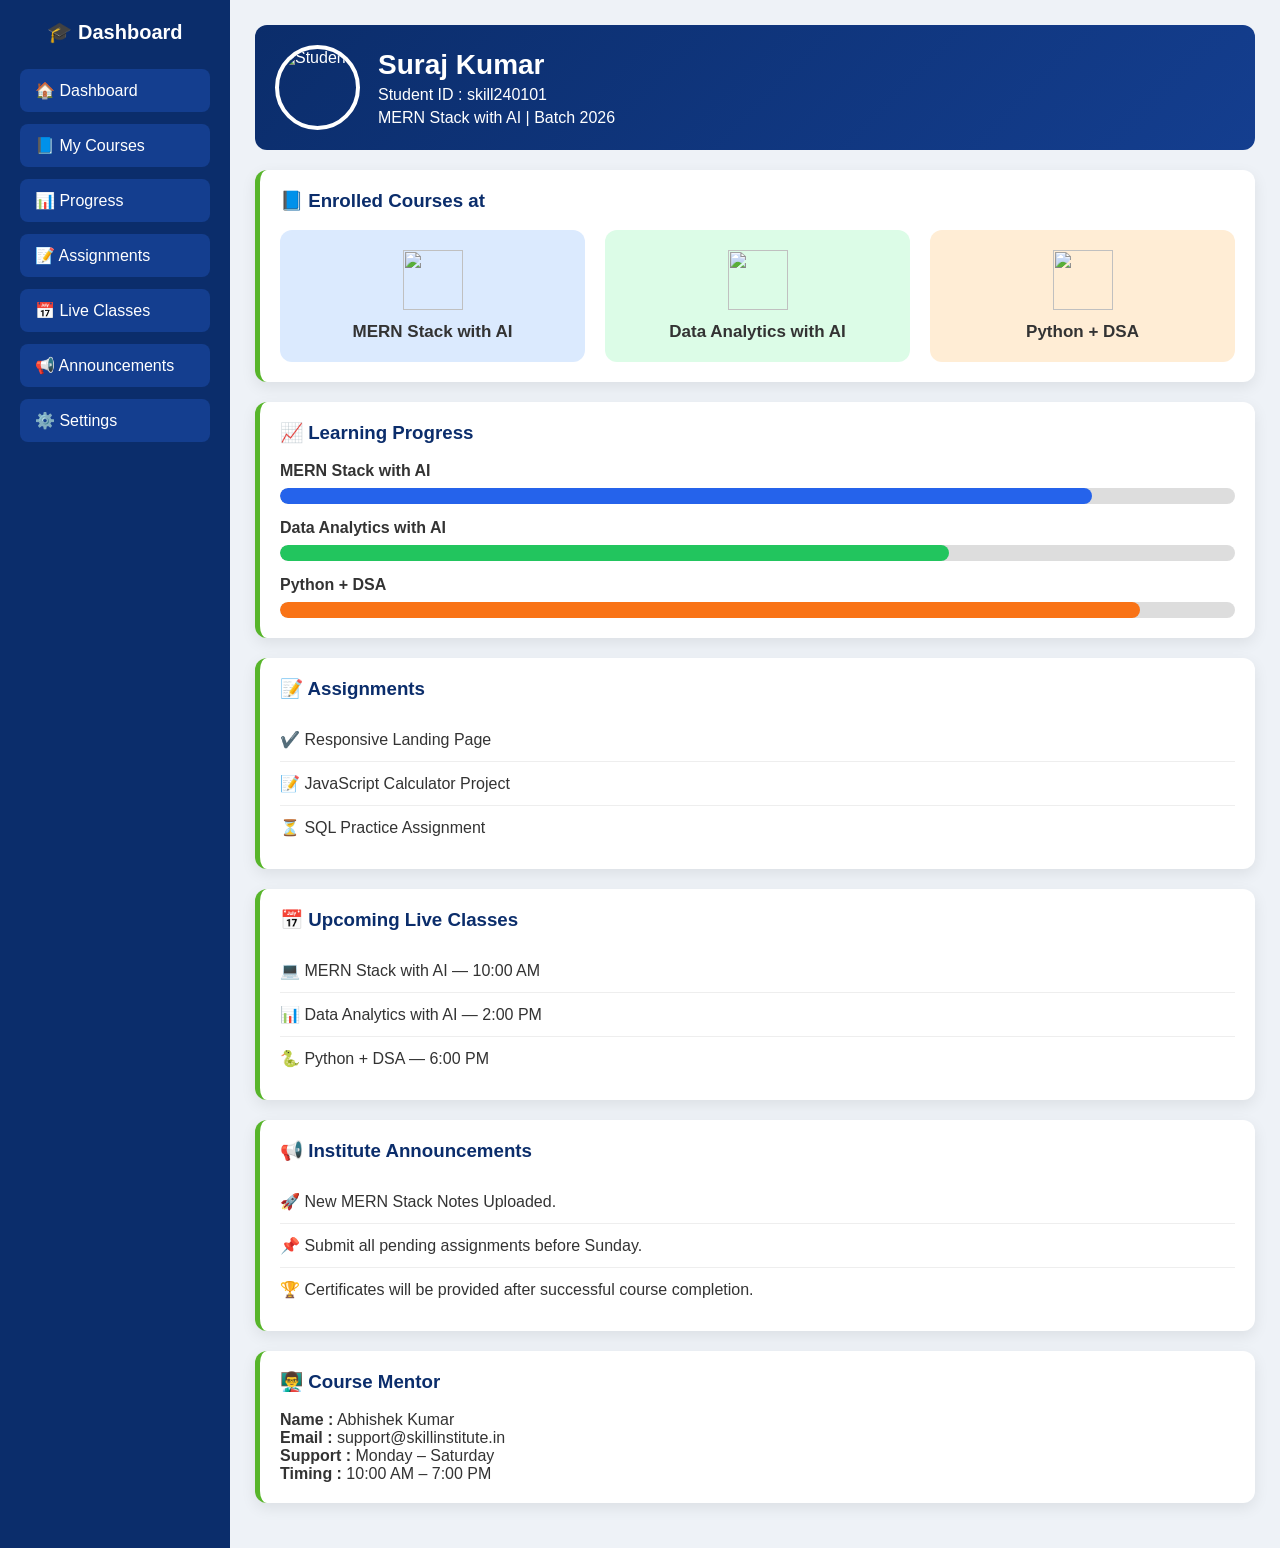
==== index.html @ c0386c31 "Student Dashboard first Commit" ====
<!DOCTYPE html>
<html lang="en">
<head>
  <meta charset="UTF-8">
  <meta name="viewport" content="width=device-width, initial-scale=1.0">
  <title>Student Dashboard </title>
  <link rel="stylesheet" href="style.css">
</head>

<body>

<div class="container">

  <!-- Sidebar -->
  <aside class="sidebar">
    <h2>🎓 Dashboard</h2>

    <nav>
      <a href="#">🏠 Dashboard</a>
      <a href="#">📘 My Courses</a>
      <a href="#">📊 Progress</a>
      <a href="#">📝 Assignments</a>
      <a href="#">📅 Live Classes</a>
      <a href="#">📢 Announcements</a>
      <a href="#">⚙️ Settings</a>
    </nav>
  </aside>

  <!-- Main Content -->
  <main class="main">

    <!-- Header -->
    <header class="topbar">
      <div class="profile-header">
        <img src="https://i.pravatar.cc/150?img=12" alt="Student" class="profile-pic">

        <div>
          <h1>Suraj Kumar</h1>
          <p>Student ID : skill240101</p>
          <p>MERN Stack with AI | Batch 2026</p>
        </div>

      </div>
    </header>

    <!-- Courses -->

    <section class="card">

      <div style="display:flex;align-items:center;">

        <h3>
          📘 Enrolled Courses at
        </h3>

      </div>

      <div class="course-grid">

        <div class="course-box java">
          <img src="https://cdn-icons-png.flaticon.com/512/5968/5968282.png">
          <p>MERN Stack with AI</p>
        </div>

        <div class="course-box dsa">
          <img src="https://cdn-icons-png.flaticon.com/512/2772/2772128.png">
          <p>Data Analytics with AI</p>
        </div>

        <div class="course-box web">
          <img src="https://cdn-icons-png.flaticon.com/512/4248/4248443.png">
          <p>Python + DSA</p>
        </div>

      </div>

    </section>


    <!-- Progress -->

    <section class="card">

      <h3>📈 Learning Progress</h3>

      <div class="progress">

        <label>MERN Stack with AI</label>

        <div class="bar">
          <div class="fill java"></div>
        </div>

        <label>Data Analytics with AI</label>

        <div class="bar">
          <div class="fill dsa"></div>
        </div>

        <label>Python + DSA</label>

        <div class="bar">
          <div class="fill web"></div>
        </div>

      </div>

    </section>



    <!-- Assignments -->

    <section class="card">

      <h3>📝 Assignments</h3>

      <ul>

        <li>✔️ Responsive Landing Page</li>

        <li>📝 JavaScript Calculator Project</li>

        <li>⏳ SQL Practice Assignment</li>

      </ul>

    </section>



    <!-- Schedule -->

    <section class="card">

      <h3>📅 Upcoming Live Classes</h3>

      <ul>

        <li>💻 MERN Stack with AI — 10:00 AM</li>

        <li>📊 Data Analytics with AI — 2:00 PM</li>

        <li>🐍 Python + DSA — 6:00 PM</li>

      </ul>

    </section>



    <!-- Announcements -->

    <section class="card">

      <h3>📢 Institute Announcements</h3>

      <ul>

        <li>🚀 New MERN Stack Notes Uploaded.</li>

        <li>📌 Submit all pending assignments before Sunday.</li>

        <li>🏆 Certificates will be provided after successful course completion.</li>

      </ul>

    </section>



    <!-- Mentor -->

    <section class="card">

      <h3>👨‍🏫 Course Mentor</h3>

      <p><strong>Name :</strong> Abhishek Kumar</p>

      <p><strong>Email :</strong> support@skillinstitute.in</p>

      <p><strong>Support :</strong> Monday – Saturday</p>

      <p><strong>Timing :</strong> 10:00 AM – 7:00 PM</p>

    </section>

  </main>

</div>

</body>
</html>
---- style.css ----
/* ===========================
   Global Styles
=========================== */

*{
    margin:0;
    padding:0;
    box-sizing:border-box;
}

body{
    font-family:'Segoe UI',sans-serif;
    background:#eef2f7;
    color:#333;
}

a{
    text-decoration:none;
    color:inherit;
}

ul{
    list-style:none;
}

/* ===========================
   Layout
=========================== */

.container{
    display:flex;
    min-height:100vh;
}

/* ===========================
   Sidebar
=========================== */

.sidebar{
    width:230px;
    background:#0B2D6B;
    color:#fff;
    padding:20px;
}

.sidebar h2{
    font-size:20px;
    margin-bottom:25px;
    text-align:center;
}

.sidebar nav a{
    display:block;
    padding:12px 15px;
    margin-bottom:12px;
    background:#143E8F;
    color:#fff;
    border-radius:8px;
    transition:.3s;
}

.sidebar nav a:hover{
    background:#57B52A;
    transform:translateX(5px);
}

/* ===========================
   Main Content
=========================== */

.main{
    flex:1;
    padding:25px;
}

/* ===========================
   Header
=========================== */

.topbar{
    background:linear-gradient(135deg,#0B2D6B,#143E8F);
    color:#fff;
    padding:20px;
    border-radius:12px;
    margin-bottom:20px;
}

.profile-header{
    display:flex;
    align-items:center;
    gap:18px;
}

.profile-pic{
    width:85px;
    height:85px;
    border-radius:50%;
    border:4px solid #fff;
    object-fit:cover;
}

.profile-header h1{
    font-size:28px;
}

.profile-header p{
    margin-top:5px;
}

/* ===========================
   Cards
=========================== */

.card{
    background:#fff;
    padding:20px;
    border-radius:12px;
    margin-bottom:20px;
    border-left:5px solid #57B52A;
    box-shadow:0 5px 15px rgba(0,0,0,.08);
}

.card h3{
    margin-bottom:18px;
    color:#0B2D6B;
}

/* ===========================
   Courses
=========================== */

.course-grid{
    display:flex;
    gap:20px;
    flex-wrap:wrap;
}

.course-box{
    flex:1;
    min-width:220px;
    text-align:center;
    border-radius:12px;
    padding:20px;
    transition:.3s;
}

.course-box:hover{
    transform:translateY(-5px);
}

.course-box img{
    width:60px;
    height:60px;
    margin-bottom:12px;
}

.course-box p{
    font-weight:600;
    font-size:17px;
}

.course-box.java{
    background:#dbeafe;
}

.course-box.dsa{
    background:#dcfce7;
}

.course-box.web{
    background:#ffedd5;
}

/* ===========================
   Progress
=========================== */

.progress label{
    display:block;
    margin:15px 0 8px;
    font-weight:600;
}

.bar{
    width:100%;
    height:16px;
    background:#ddd;
    border-radius:30px;
    overflow:hidden;
}

.fill{
    height:100%;
    border-radius:30px;
}

.fill.java{
    width:85%;
    background:#2563EB;
}

.fill.dsa{
    width:70%;
    background:#22C55E;
}

.fill.web{
    width:90%;
    background:#F97316;
}

/* ===========================
   List Items
=========================== */

.card ul li{
    padding:12px 0;
    border-bottom:1px solid #eee;
}

.card ul li:last-child{
    border:none;
}

/* ===========================
   Responsive
=========================== */

@media(max-width:768px){

.container{
    flex-direction:column;
}

.sidebar{
    width:100%;
}

.main{
    padding:15px;
}

.profile-header{
    flex-direction:column;
    text-align:center;
}

.course-grid{
    flex-direction:column;
}

}
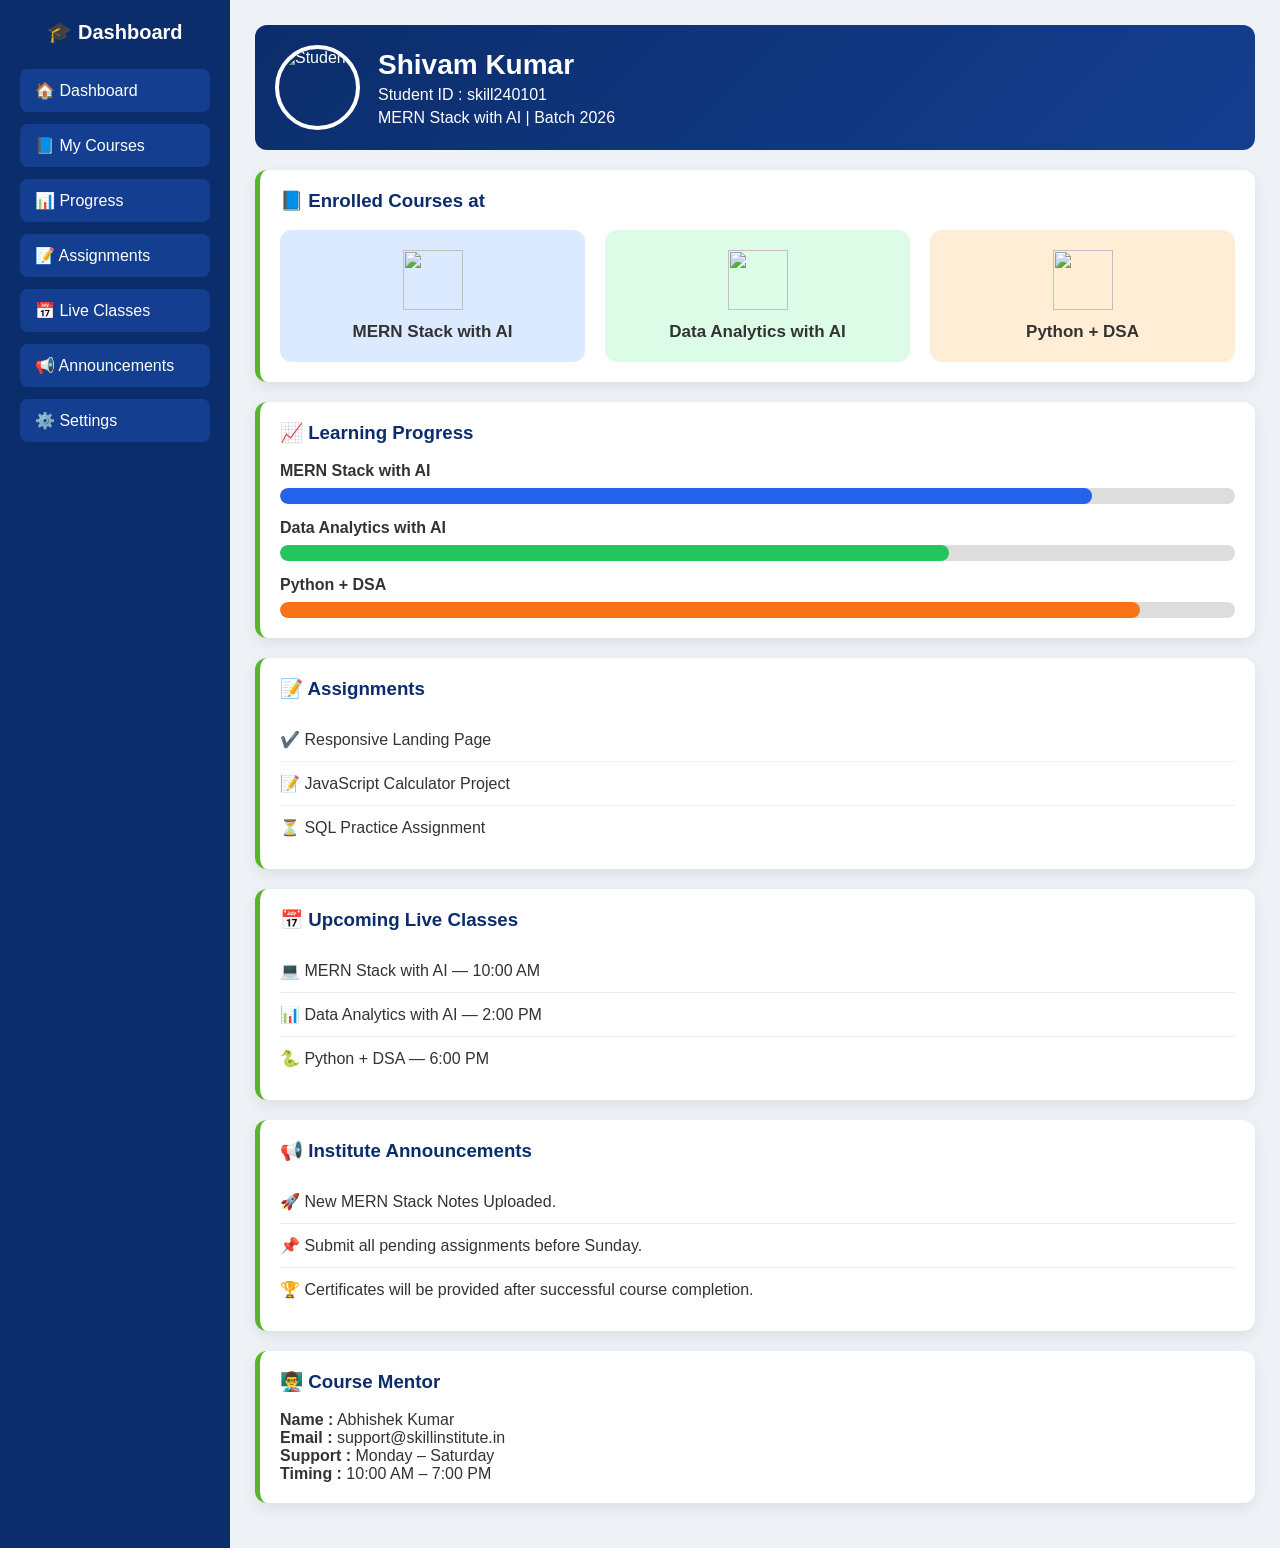
==== commit fbd399cc: "Change Student Name" ====
--- a/index.html
+++ b/index.html
@@ -35,7 +35,7 @@
         <img src="https://i.pravatar.cc/150?img=12" alt="Student" class="profile-pic">
 
         <div>
-          <h1>Suraj Kumar</h1>
+          <h1>Shivam Kumar</h1>
           <p>Student ID : skill240101</p>
           <p>MERN Stack with AI | Batch 2026</p>
         </div>
